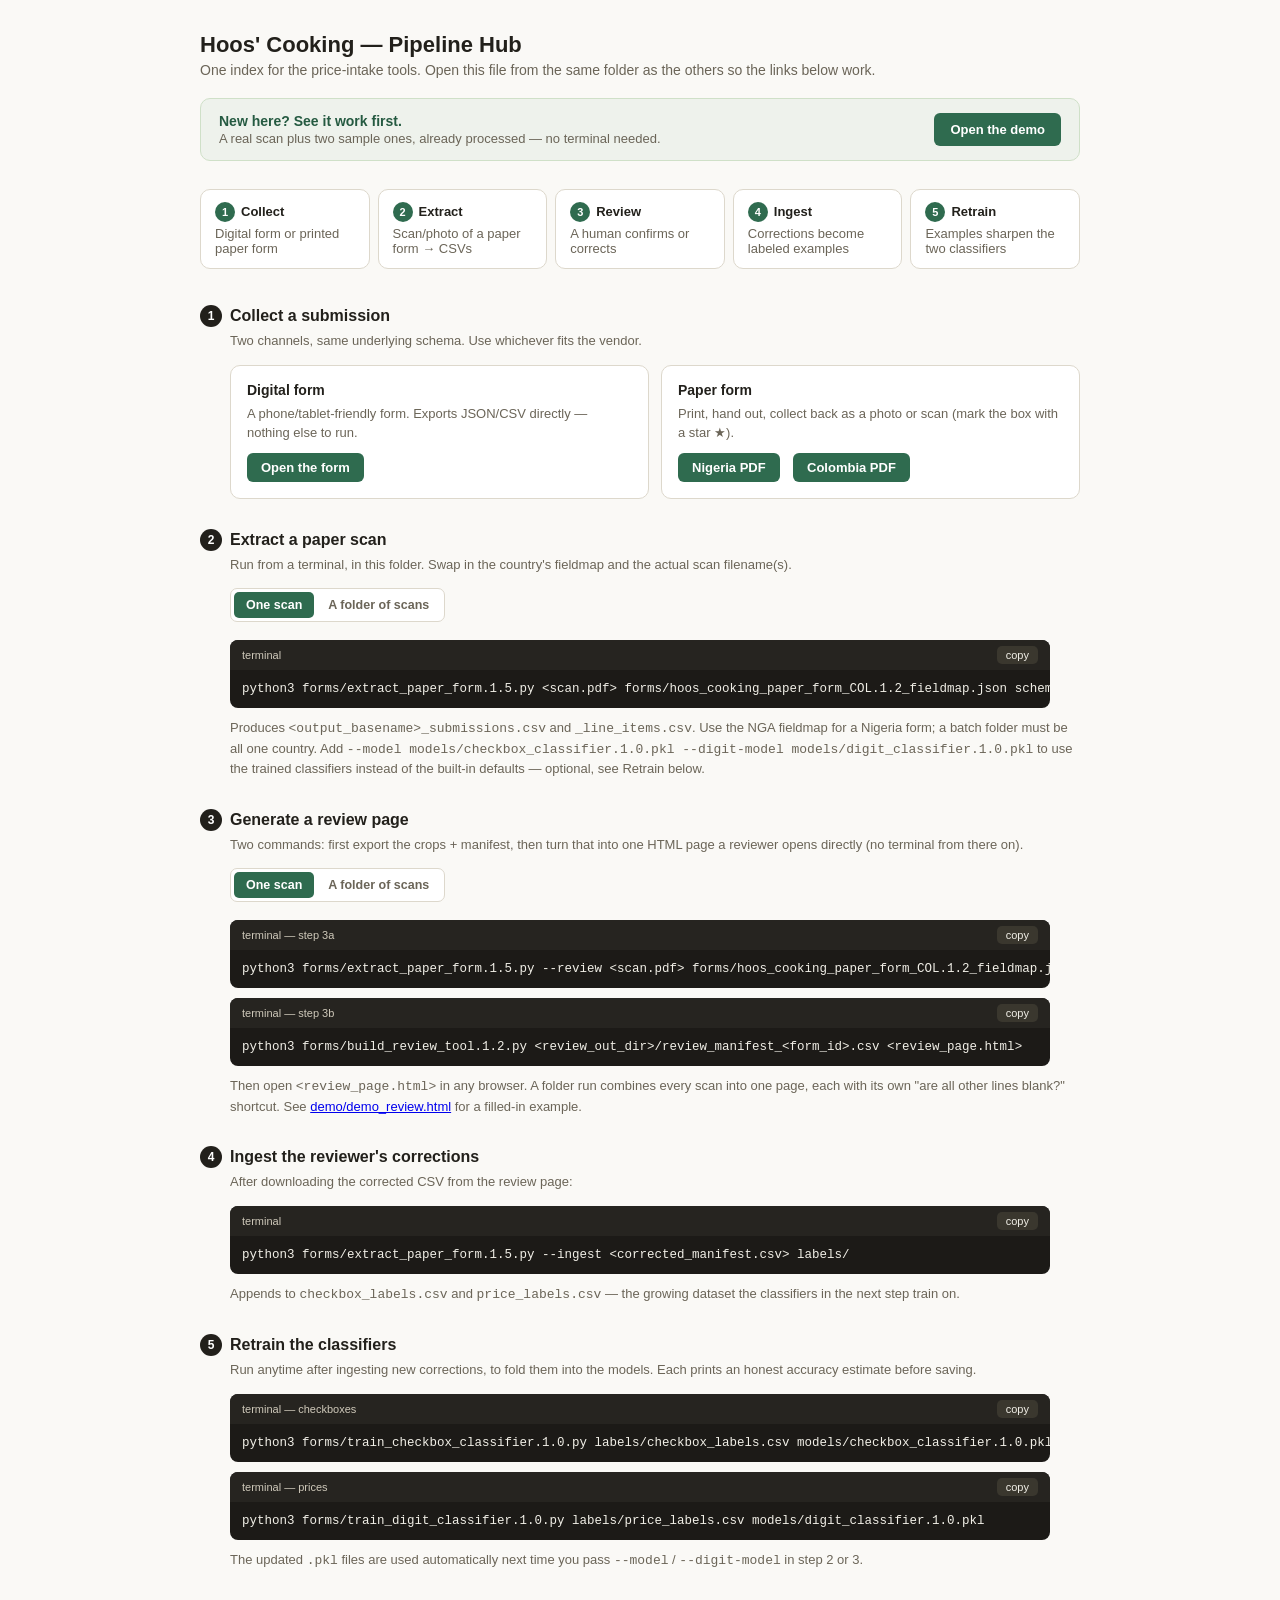
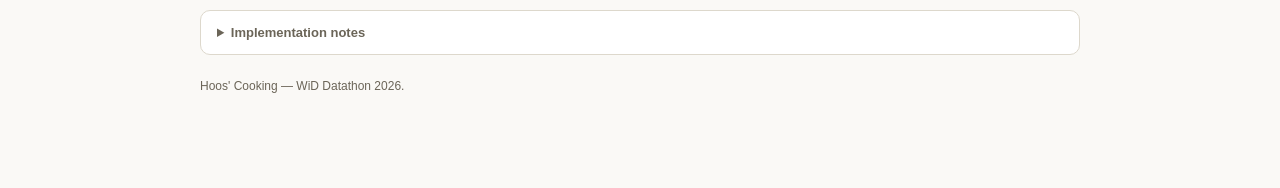
==== data-collection-pipeline/pipeline_hub.1.1.html @ 0fe404fd "Add Hoos' Cooking price-collection pipeline" ====
<!doctype html>
<html lang="en">
<head>
<meta charset="utf-8">
<meta name="viewport" content="width=device-width, initial-scale=1">
<title>Hoos' Cooking — Pipeline Hub</title>
<style>
  :root {
    --ink: #22201b; --sub: #6b6558; --line: #ddd8cc; --paper: #faf9f6; --card: #ffffff;
    --accent: #2f6b4f; --accent-dark: #255a41; --accent-tint: #eef2ec;
    --warn: #b5651d; --warn-tint: #fdf3ec;
    --mono: "SFMono-Regular", Consolas, "Liberation Mono", Menlo, monospace;
  }
  * { box-sizing: border-box; }
  body {
    margin: 0; padding: 32px 24px 100px; background: var(--paper); color: var(--ink);
    font-family: -apple-system, BlinkMacSystemFont, "Segoe UI", Helvetica, Arial, sans-serif;
  }
  .wrap { max-width: 880px; margin: 0 auto; }
  h1 { font-size: 22px; margin: 0 0 4px; }
  .tagline { color: var(--sub); font-size: 14px; margin-bottom: 20px; }

  .demo-banner {
    display: flex; align-items: center; justify-content: space-between; gap: 12px; flex-wrap: wrap;
    background: var(--accent-tint); border: 1px solid #cfe0c8; border-radius: 10px;
    padding: 14px 18px; margin-bottom: 28px;
  }
  .demo-banner .t { font-size: 14px; font-weight: 600; color: var(--accent-dark); }
  .demo-banner .d { font-size: 13px; color: var(--sub); margin-top: 2px; }
  .demo-banner a.open {
    display: inline-block; background: var(--accent); color: #fff; text-decoration: none;
    font-size: 13px; padding: 9px 16px; border-radius: 6px; font-weight: 600; white-space: nowrap;
  }
  .demo-banner a.open:hover { background: var(--accent-dark); }

  .flow { display: flex; gap: 8px; flex-wrap: wrap; margin-bottom: 36px; }
  .flow-step {
    flex: 1 1 150px; background: var(--card); border: 1px solid var(--line); border-radius: 10px;
    padding: 12px 14px; font-size: 13px;
  }
  .flow-step .n {
    display: inline-flex; align-items: center; justify-content: center; width: 20px; height: 20px;
    background: var(--accent); color: #fff; border-radius: 50%; font-size: 11px; font-weight: 700;
    margin-right: 6px;
  }
  .flow-step .t { font-weight: 600; }
  .flow-step .d { color: var(--sub); margin-top: 4px; }

  section { margin-bottom: 30px; }
  h2 { font-size: 16px; margin: 0 0 4px; display: flex; align-items: center; gap: 8px; }
  h2 .num {
    display: inline-flex; align-items: center; justify-content: center; width: 22px; height: 22px;
    background: var(--ink); color: #fff; border-radius: 50%; font-size: 12px; font-weight: 700;
  }
  .section-note { color: var(--sub); font-size: 13px; margin: 0 0 14px 30px; line-height: 1.5; }

  .cards { display: flex; gap: 12px; flex-wrap: wrap; margin-left: 30px; }
  .card {
    flex: 1 1 300px; background: var(--card); border: 1px solid var(--line); border-radius: 10px;
    padding: 16px;
  }
  .card h3 { font-size: 14px; margin: 0 0 6px; }
  .card p { font-size: 13px; color: var(--sub); margin: 0 0 10px; line-height: 1.5; }
  .card a.open {
    display: inline-block; background: var(--accent); color: #fff; text-decoration: none;
    font-size: 13px; padding: 7px 14px; border-radius: 6px; font-weight: 600;
  }
  .card a.open:hover { background: var(--accent-dark); }
  .filelist { font-size: 12px; color: var(--sub); margin-top: 8px; }
  .filelist a { color: var(--sub); }

  .mode-toggle { margin: 0 0 8px 30px; display: inline-flex; background: var(--card);
                 border: 1px solid var(--line); border-radius: 7px; padding: 3px; gap: 2px; }
  .mode-btn { border: none; background: transparent; font-size: 12.5px; padding: 6px 12px;
              border-radius: 5px; cursor: pointer; color: var(--sub); font-weight: 600; }
  .mode-btn.active { background: var(--accent); color: #fff; }

  .cmdblock {
    margin: 10px 30px 0; background: #1c1a17; border-radius: 8px; overflow: hidden;
  }
  .cmdblock.hide { display: none; }
  .cmdblock .label {
    background: #262420; font-size: 11px; padding: 6px 12px; color: #cfc9ba;
    display: flex; justify-content: space-between; align-items: center;
  }
  .cmdblock pre {
    margin: 0; padding: 12px; font-family: var(--mono); font-size: 12.5px; color: #f1efe7;
    overflow-x: auto; white-space: pre;
  }
  .copy-btn {
    background: #3a372e; color: #f1efe7; border: none; border-radius: 5px; font-size: 11px;
    padding: 3px 9px; cursor: pointer;
  }
  .copy-btn:hover { background: #4a4636; }
  .copy-btn.copied { background: var(--accent); }

  details.notes {
    margin-top: 40px; border: 1px solid var(--line); border-radius: 10px; background: var(--card);
    padding: 4px 16px;
  }
  details.notes summary {
    cursor: pointer; font-size: 13px; font-weight: 600; padding: 10px 0; color: var(--sub);
  }
  details.notes .body { padding: 4px 0 14px; }
  .status-row { display: flex; gap: 8px; flex-wrap: wrap; margin: 6px 0 14px; }
  .status { font-size: 12px; padding: 5px 10px; border-radius: 20px; font-weight: 600; }
  .status.done { background: var(--accent-tint); color: var(--accent-dark); }
  .status.manual { background: var(--warn-tint); color: var(--warn); }
  details.notes .refs { font-size: 13px; margin: 0; padding-left: 18px; }
  details.notes .refs a { color: var(--ink); }
  details.notes .refs li { margin-bottom: 4px; }

  footer { color: var(--sub); font-size: 12px; margin-top: 24px; }
</style>
</head>
<body>
<div class="wrap">

  <h1>Hoos' Cooking — Pipeline Hub</h1>
  <div class="tagline">One index for the price-intake tools. Open this file from the same folder as the others so the links below work.</div>

  <div class="demo-banner">
    <div>
      <div class="t">New here? See it work first.</div>
      <div class="d">A real scan plus two sample ones, already processed — no terminal needed.</div>
    </div>
    <a class="open" href="demo/demo_review.html">Open the demo</a>
  </div>

  <div class="flow">
    <div class="flow-step"><span class="n">1</span><span class="t">Collect</span><div class="d">Digital form or printed paper form</div></div>
    <div class="flow-step"><span class="n">2</span><span class="t">Extract</span><div class="d">Scan/photo of a paper form → CSVs</div></div>
    <div class="flow-step"><span class="n">3</span><span class="t">Review</span><div class="d">A human confirms or corrects</div></div>
    <div class="flow-step"><span class="n">4</span><span class="t">Ingest</span><div class="d">Corrections become labeled examples</div></div>
    <div class="flow-step"><span class="n">5</span><span class="t">Retrain</span><div class="d">Examples sharpen the two classifiers</div></div>
  </div>

  <section>
    <h2><span class="num">1</span> Collect a submission</h2>
    <div class="section-note">Two channels, same underlying schema. Use whichever fits the vendor.</div>
    <div class="cards">
      <div class="card">
        <h3>Digital form</h3>
        <p>A phone/tablet-friendly form. Exports JSON/CSV directly — nothing else to run.</p>
        <a class="open" href="forms/market_price_intake.1.2.html">Open the form</a>
      </div>
      <div class="card">
        <h3>Paper form</h3>
        <p>Print, hand out, collect back as a photo or scan (mark the box with a star ★).</p>
        <a class="open" href="forms/hoos_cooking_paper_form_NGA.1.2.pdf">Nigeria PDF</a>
        &nbsp;
        <a class="open" href="forms/hoos_cooking_paper_form_COL.1.2.pdf">Colombia PDF</a>
      </div>
    </div>
  </section>

  <section>
    <h2><span class="num">2</span> Extract a paper scan</h2>
    <div class="section-note">Run from a terminal, in this folder. Swap in the country's fieldmap and the actual scan filename(s).</div>

    <div class="mode-toggle" data-group="extract">
      <button class="mode-btn active" data-mode="single">One scan</button>
      <button class="mode-btn" data-mode="batch">A folder of scans</button>
    </div>
    <div class="cmdblock" data-group="extract" data-mode="single">
      <div class="label"><span>terminal</span><button class="copy-btn" onclick="copyCmd(this)">copy</button></div>
      <pre>python3 forms/extract_paper_form.1.5.py &lt;scan.pdf&gt; forms/hoos_cooking_paper_form_COL.1.2_fieldmap.json schema/hoos_cooking_form_schema.1.2.json &lt;output_basename&gt;</pre>
    </div>
    <div class="cmdblock hide" data-group="extract" data-mode="batch">
      <div class="label"><span>terminal</span><button class="copy-btn" onclick="copyCmd(this)">copy</button></div>
      <pre>python3 forms/extract_paper_form.1.5.py --batch &lt;folder_of_scans&gt; forms/hoos_cooking_paper_form_COL.1.2_fieldmap.json schema/hoos_cooking_form_schema.1.2.json &lt;output_basename&gt;</pre>
    </div>

    <div class="section-note" style="margin-top:10px;">
      Produces <code>&lt;output_basename&gt;_submissions.csv</code> and <code>_line_items.csv</code>. Use the NGA fieldmap for a Nigeria form; a batch folder must be all one country.
      Add <code>--model models/checkbox_classifier.1.0.pkl --digit-model models/digit_classifier.1.0.pkl</code> to use the trained classifiers instead of the built-in defaults — optional, see Retrain below.
    </div>
  </section>

  <section>
    <h2><span class="num">3</span> Generate a review page</h2>
    <div class="section-note">Two commands: first export the crops + manifest, then turn that into one HTML page a reviewer opens directly (no terminal from there on).</div>

    <div class="mode-toggle" data-group="review">
      <button class="mode-btn active" data-mode="single">One scan</button>
      <button class="mode-btn" data-mode="batch">A folder of scans</button>
    </div>
    <div class="cmdblock" data-group="review" data-mode="single">
      <div class="label"><span>terminal — step 3a</span><button class="copy-btn" onclick="copyCmd(this)">copy</button></div>
      <pre>python3 forms/extract_paper_form.1.5.py --review &lt;scan.pdf&gt; forms/hoos_cooking_paper_form_COL.1.2_fieldmap.json schema/hoos_cooking_form_schema.1.2.json &lt;review_out_dir&gt;</pre>
    </div>
    <div class="cmdblock hide" data-group="review" data-mode="batch">
      <div class="label"><span>terminal — step 3a</span><button class="copy-btn" onclick="copyCmd(this)">copy</button></div>
      <pre>python3 forms/extract_paper_form.1.5.py --review --batch &lt;folder_of_scans&gt; forms/hoos_cooking_paper_form_COL.1.2_fieldmap.json schema/hoos_cooking_form_schema.1.2.json &lt;review_out_dir&gt;</pre>
    </div>
    <div class="cmdblock" data-group="review-b" data-mode="single">
      <div class="label"><span>terminal — step 3b</span><button class="copy-btn" onclick="copyCmd(this)">copy</button></div>
      <pre>python3 forms/build_review_tool.1.2.py &lt;review_out_dir&gt;/review_manifest_&lt;form_id&gt;.csv &lt;review_page.html&gt;</pre>
    </div>
    <div class="cmdblock hide" data-group="review-b" data-mode="batch">
      <div class="label"><span>terminal — step 3b</span><button class="copy-btn" onclick="copyCmd(this)">copy</button></div>
      <pre>python3 forms/build_review_tool.1.2.py &lt;review_out_dir&gt; &lt;review_page.html&gt;</pre>
    </div>

    <div class="section-note" style="margin-top:10px;">Then open <code>&lt;review_page.html&gt;</code> in any browser. A folder run combines every scan into one page, each with its own "are all other lines blank?" shortcut. See <a href="demo/demo_review.html">demo/demo_review.html</a> for a filled-in example.</div>
  </section>

  <section>
    <h2><span class="num">4</span> Ingest the reviewer's corrections</h2>
    <div class="section-note">After downloading the corrected CSV from the review page:</div>
    <div class="cmdblock">
      <div class="label"><span>terminal</span><button class="copy-btn" onclick="copyCmd(this)">copy</button></div>
      <pre>python3 forms/extract_paper_form.1.5.py --ingest &lt;corrected_manifest.csv&gt; labels/</pre>
    </div>
    <div class="section-note" style="margin-top:10px;">Appends to <code>checkbox_labels.csv</code> and <code>price_labels.csv</code> — the growing dataset the classifiers in the next step train on.</div>
  </section>

  <section>
    <h2><span class="num">5</span> Retrain the classifiers</h2>
    <div class="section-note">Run anytime after ingesting new corrections, to fold them into the models. Each prints an honest accuracy estimate before saving.</div>
    <div class="cmdblock">
      <div class="label"><span>terminal — checkboxes</span><button class="copy-btn" onclick="copyCmd(this)">copy</button></div>
      <pre>python3 forms/train_checkbox_classifier.1.0.py labels/checkbox_labels.csv models/checkbox_classifier.1.0.pkl</pre>
    </div>
    <div class="cmdblock">
      <div class="label"><span>terminal — prices</span><button class="copy-btn" onclick="copyCmd(this)">copy</button></div>
      <pre>python3 forms/train_digit_classifier.1.0.py labels/price_labels.csv models/digit_classifier.1.0.pkl</pre>
    </div>
    <div class="section-note" style="margin-top:10px;">The updated <code>.pkl</code> files are used automatically next time you pass <code>--model</code> / <code>--digit-model</code> in step 2 or 3.</div>
  </section>

  <details class="notes">
    <summary>Implementation notes</summary>
    <div class="body">
      <div class="status-row">
        <span class="status done">Checkbox/price geometry — auto-located, no manual calibration</span>
        <span class="status done">Star-mark detection — validated on a real scan, 5/5</span>
        <span class="status manual">Handwritten price OCR — classifier helps, still far from reliable</span>
        <span class="status manual">Header field OCR — unreliable, not addressed yet</span>
        <span class="status manual">Write-in item names — unreliable, needs a bigger model than this pipeline uses</span>
        <span class="status manual">Running the scripts — needs Python + a terminal, no click-through app yet</span>
      </div>
      <ul class="refs">
        <li><a href="schema/hoos_cooking_form_schema.1.2.json">hoos_cooking_form_schema.1.2.json</a> — single source of truth for food groups, item lists, output shape</li>
        <li>Pipeline scripts (<code>extract_paper_form.*.py</code>, <code>build_review_tool.*.py</code>, <code>train_*.py</code>) are versioned by filename in this same folder; each docstring explains what changed</li>
        <li><a href="labels/checkbox_labels.csv">checkbox_labels.csv</a> · <a href="labels/price_labels.csv">price_labels.csv</a> — current labeled examples</li>
      </ul>
    </div>
  </details>

  <footer>Hoos' Cooking — WiD Datathon 2026.</footer>
</div>
<script>
function copyCmd(btn) {
  const pre = btn.closest('.cmdblock').querySelector('pre');
  navigator.clipboard.writeText(pre.textContent.trim()).then(() => {
    const old = btn.textContent;
    btn.textContent = 'copied'; btn.classList.add('copied');
    setTimeout(() => { btn.textContent = old; btn.classList.remove('copied'); }, 1400);
  });
}

document.querySelectorAll('.mode-toggle').forEach(toggle => {
  const group = toggle.dataset.group;
  toggle.querySelectorAll('.mode-btn').forEach(btn => {
    btn.addEventListener('click', () => {
      const mode = btn.dataset.mode;
      toggle.querySelectorAll('.mode-btn').forEach(b => b.classList.toggle('active', b === btn));
      document.querySelectorAll(`.cmdblock[data-group="${group}"]`).forEach(block => {
        block.classList.toggle('hide', block.dataset.mode !== mode);
      });
      // "review" and "review-b" (steps 3a/3b) share one toggle
      if (group === 'review') {
        document.querySelectorAll('.cmdblock[data-group="review-b"]').forEach(block => {
          block.classList.toggle('hide', block.dataset.mode !== mode);
        });
      }
    });
  });
});
</script>
</body>
</html>
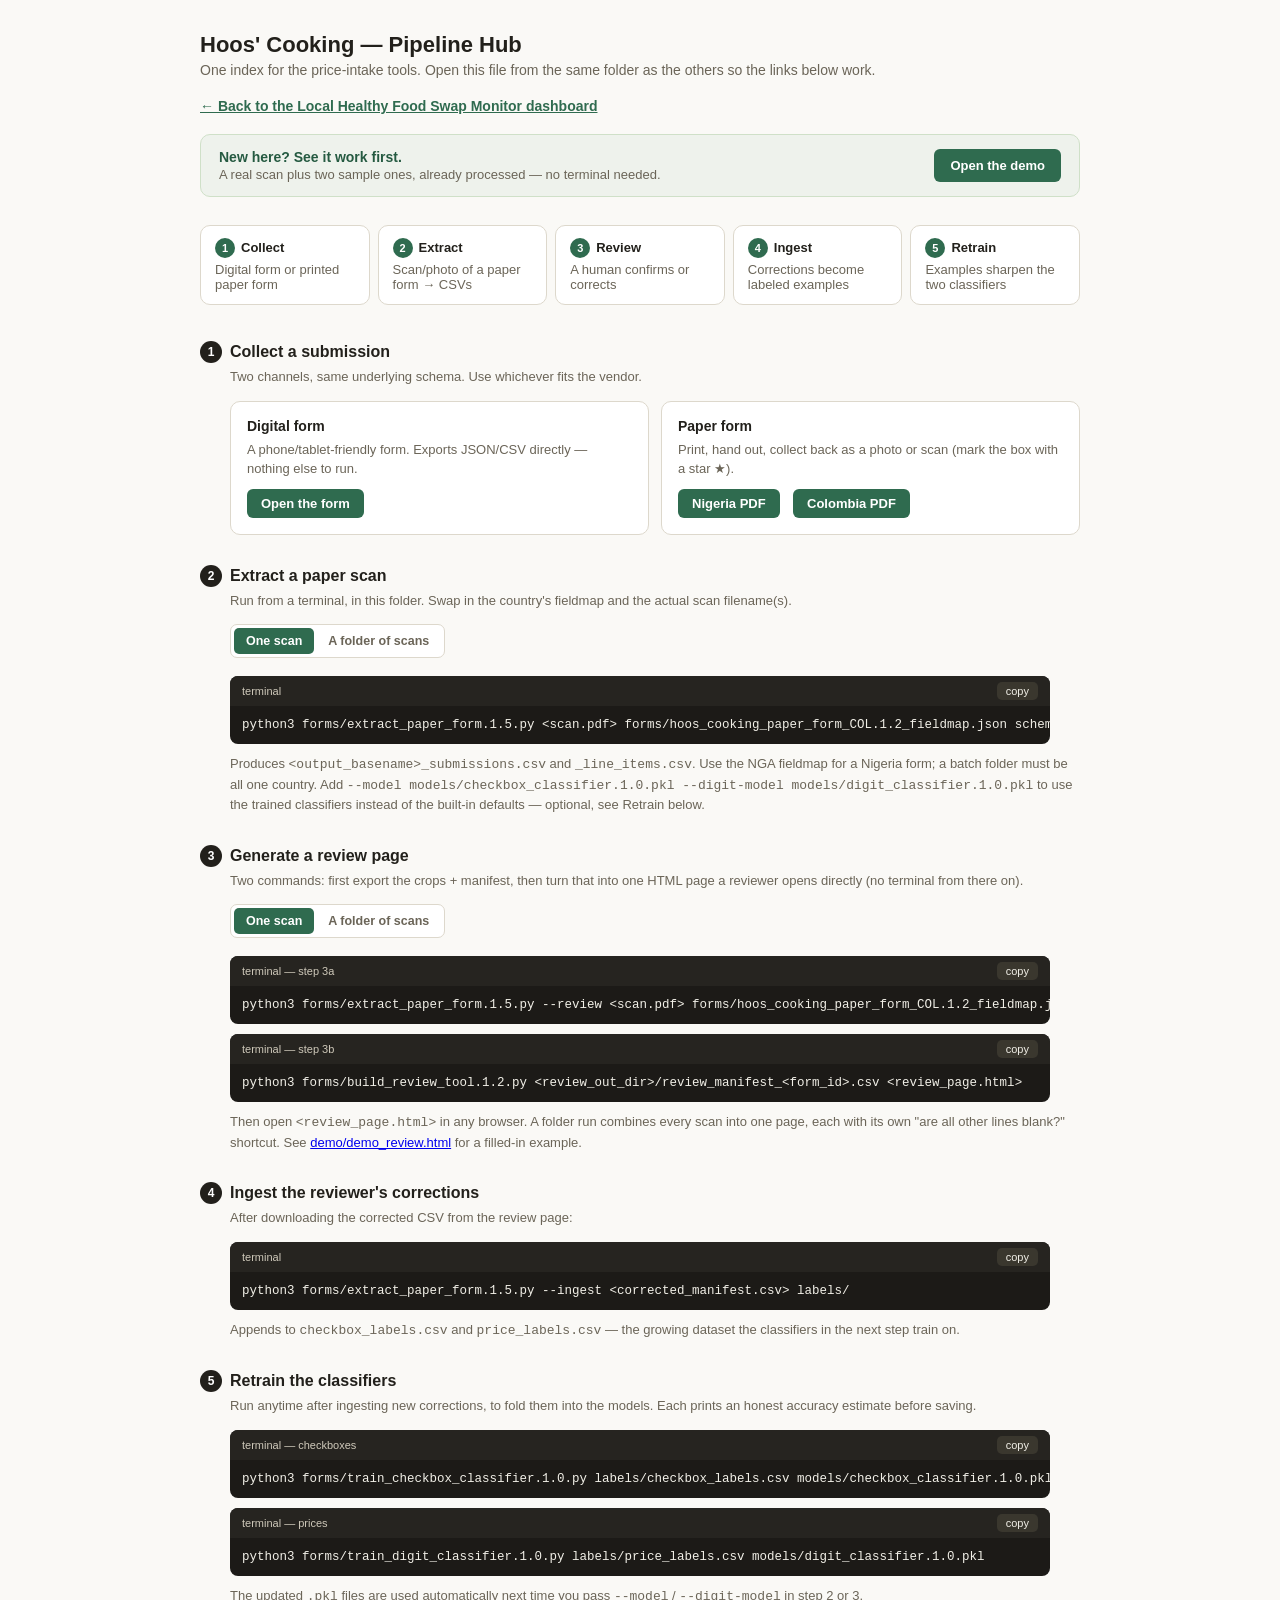
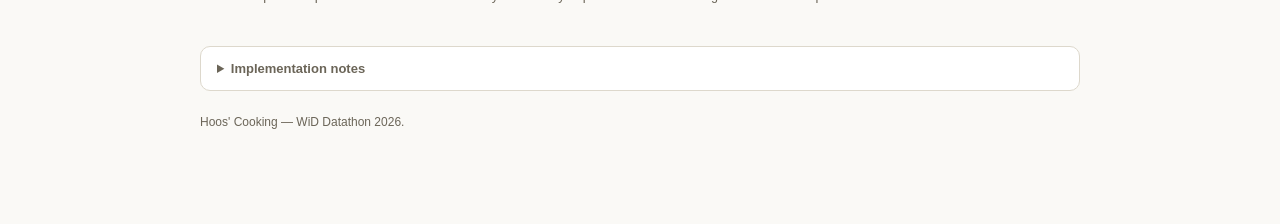
==== commit a4c266cf: "Add link to Local Healthy Food Swap Monitor dashboard small cross-link addition for the dashboard an" ====
--- a/data-collection-pipeline/pipeline_hub.1.1.html
+++ b/data-collection-pipeline/pipeline_hub.1.1.html
@@ -118,6 +118,7 @@
 
   <h1>Hoos' Cooking — Pipeline Hub</h1>
   <div class="tagline">One index for the price-intake tools. Open this file from the same folder as the others so the links below work.</div>
+  <div class="tagline"><a href="https://gmancuso82.github.io/women-in-data-2026-datathon/" style="color:var(--accent);font-weight:600;">← Back to the Local Healthy Food Swap Monitor dashboard</a></div>
 
   <div class="demo-banner">
     <div>
